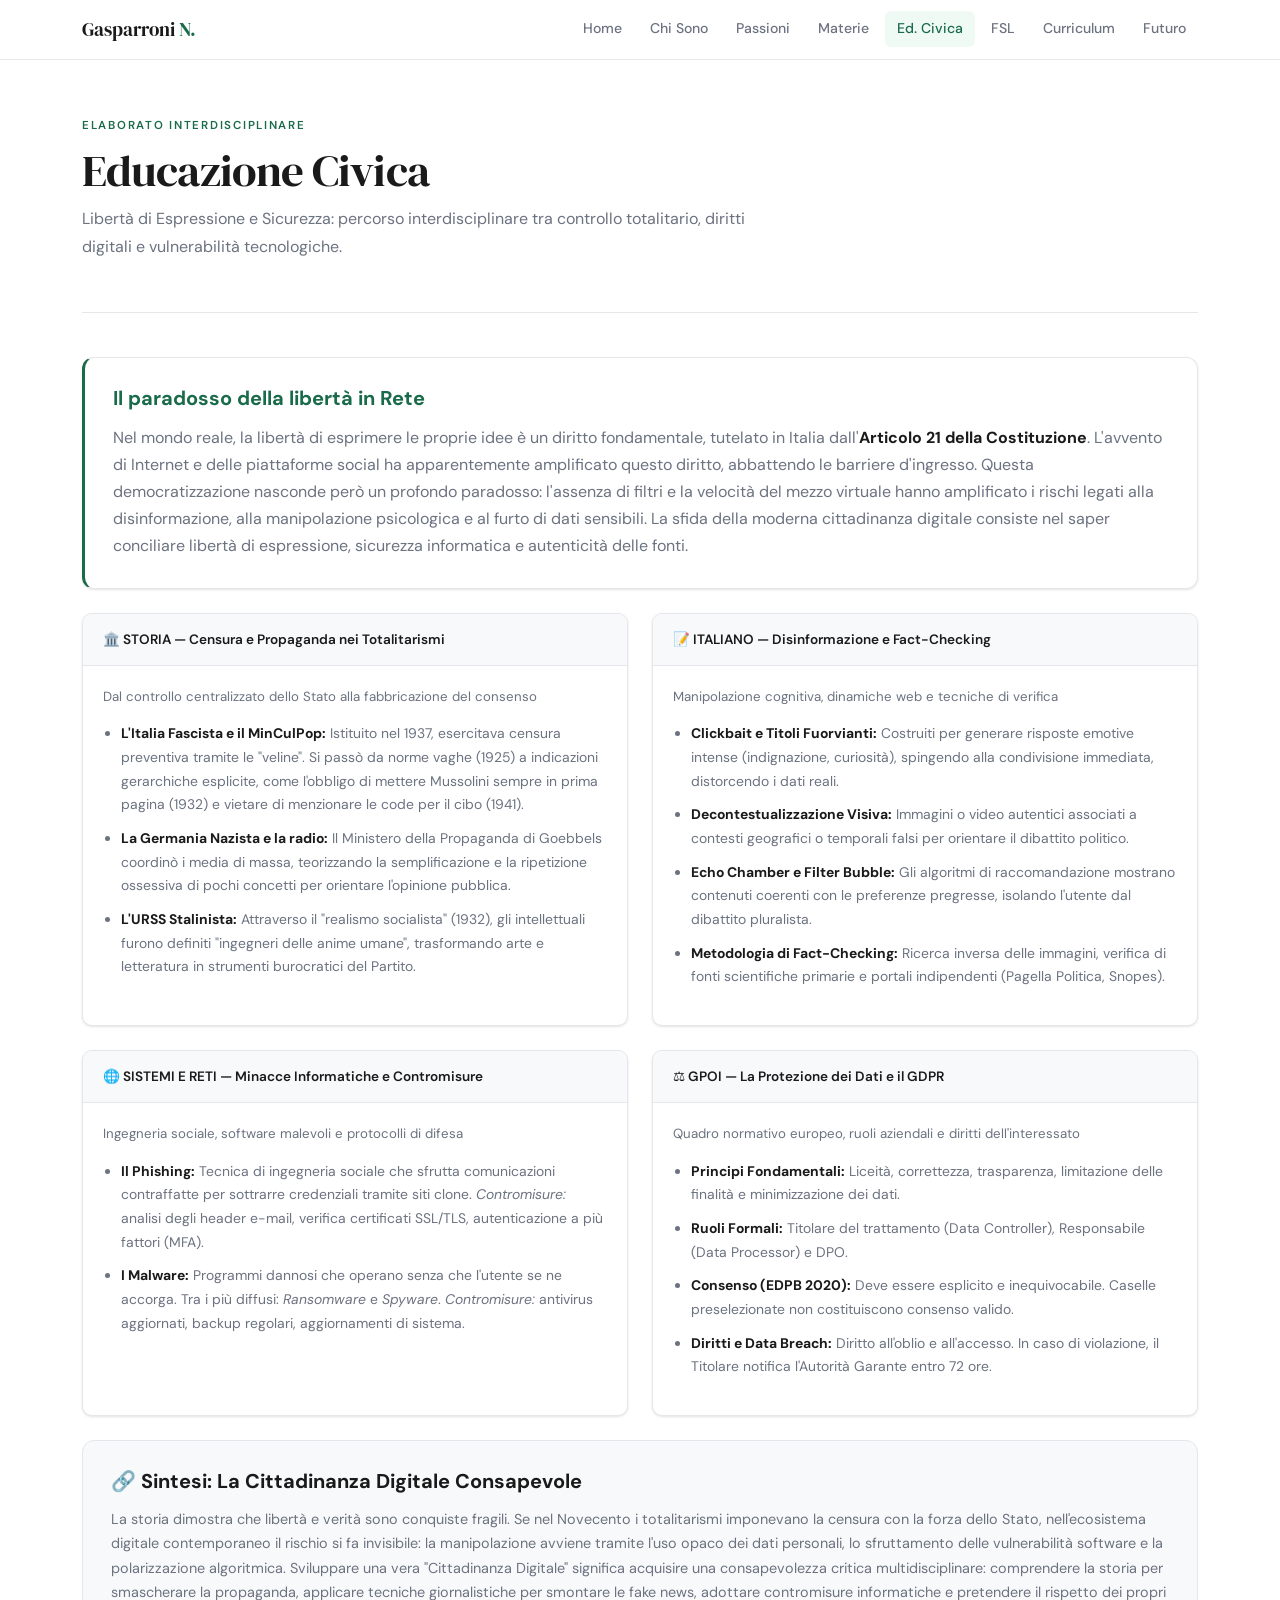
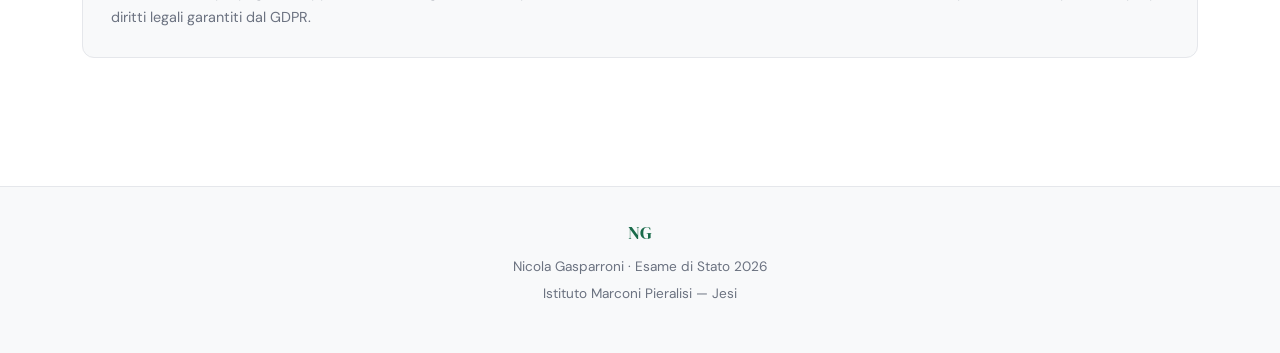
==== ed-civica.html @ da318c6c "Add files via upload" ====
<!DOCTYPE html>
<html lang="it">
<head>
    <meta charset="UTF-8">
    <meta name="viewport" content="width=device-width, initial-scale=1.0">
    <title>Educazione Civica — Nicola Gasparroni</title>
    <link href="https://cdn.jsdelivr.net/npm/bootstrap@5.3.2/dist/css/bootstrap.min.css" rel="stylesheet">
    <link rel="stylesheet" href="style.css">
</head>
<body>
    <nav class="navbar navbar-expand-md navbar-light fixed-top">
        <div class="container">
            <a class="navbar-brand" href="index.html">Gasparroni <span>N.</span></a>
            <button class="navbar-toggler" type="button" data-bs-toggle="collapse" data-bs-target="#navbarMenu"><span class="navbar-toggler-icon"></span></button>
            <div class="collapse navbar-collapse" id="navbarMenu">
                <ul class="navbar-nav ms-auto gap-1">
                    <li class="nav-item"><a class="nav-link" href="index.html">Home</a></li>
                    <li class="nav-item"><a class="nav-link" href="chi-sono.html">Chi Sono</a></li>
                    <li class="nav-item"><a class="nav-link" href="passioni.html">Passioni</a></li>
                    <li class="nav-item"><a class="nav-link" href="materie.html">Materie</a></li>
                    <li class="nav-item"><a class="nav-link active" href="ed-civica.html">Ed. Civica</a></li>
                    <li class="nav-item"><a class="nav-link" href="fsl.html">FSL</a></li>
                    <li class="nav-item"><a class="nav-link" href="curriculum.html">Curriculum</a></li>
                    <li class="nav-item"><a class="nav-link" href="futuro.html">Futuro</a></li>
                </ul>
            </div>
        </div>
    </nav>

    <div class="container">
        <div class="page-header reveal">
            <p class="page-label">Elaborato interdisciplinare</p>
            <h1>Educazione Civica</h1>
            <p class="text-muted-custom mt-2" style="max-width:700px;">Libertà di Espressione e Sicurezza: percorso interdisciplinare tra controllo totalitario, diritti digitali e vulnerabilità tecnologiche.</p>
        </div>
    </div>

    <main class="container pb-5">
        <div class="card-dark accent-left mb-4 reveal">
            <h5 style="font-weight:700; margin-bottom:14px; color:var(--accent); font-family:'DM Sans',system-ui,sans-serif;">Il paradosso della libertà in Rete</h5>
            <p class="text-muted-custom mb-0">Nel mondo reale, la libertà di esprimere le proprie idee è un diritto fondamentale, tutelato in Italia dall'<strong style="color:var(--text-main);">Articolo 21 della Costituzione</strong>. L'avvento di Internet e delle piattaforme social ha apparentemente amplificato questo diritto, abbattendo le barriere d'ingresso. Questa democratizzazione nasconde però un profondo paradosso: l'assenza di filtri e la velocità del mezzo virtuale hanno amplificato i rischi legati alla disinformazione, alla manipolazione psicologica e al furto di dati sensibili. La sfida della moderna cittadinanza digitale consiste nel saper conciliare libertà di espressione, sicurezza informatica e autenticità delle fonti.</p>
        </div>

        <div class="row g-4 mb-4">
            <div class="col-md-6 reveal">
                <div class="disciplina-card">
                    <div class="card-header-dark">🏛️ STORIA — Censura e Propaganda nei Totalitarismi</div>
                    <div class="card-body-inner">
                        <p class="text-muted-custom" style="font-size:0.83rem; margin-bottom:14px;">Dal controllo centralizzato dello Stato alla fabbricazione del consenso</p>
                        <ul>
                            <li><strong>L'Italia Fascista e il MinCulPop:</strong> Istituito nel 1937, esercitava censura preventiva tramite le "veline". Si passò da norme vaghe (1925) a indicazioni gerarchiche esplicite, come l'obbligo di mettere Mussolini sempre in prima pagina (1932) e vietare di menzionare le code per il cibo (1941).</li>
                            <li><strong>La Germania Nazista e la radio:</strong> Il Ministero della Propaganda di Goebbels coordinò i media di massa, teorizzando la semplificazione e la ripetizione ossessiva di pochi concetti per orientare l'opinione pubblica.</li>
                            <li><strong>L'URSS Stalinista:</strong> Attraverso il "realismo socialista" (1932), gli intellettuali furono definiti "ingegneri delle anime umane", trasformando arte e letteratura in strumenti burocratici del Partito.</li>
                        </ul>
                    </div>
                </div>
            </div>
            <div class="col-md-6 reveal">
                <div class="disciplina-card">
                    <div class="card-header-dark">📝 ITALIANO — Disinformazione e Fact-Checking</div>
                    <div class="card-body-inner">
                        <p class="text-muted-custom" style="font-size:0.83rem; margin-bottom:14px;">Manipolazione cognitiva, dinamiche web e tecniche di verifica</p>
                        <ul>
                            <li><strong>Clickbait e Titoli Fuorvianti:</strong> Costruiti per generare risposte emotive intense (indignazione, curiosità), spingendo alla condivisione immediata, distorcendo i dati reali.</li>
                            <li><strong>Decontestualizzazione Visiva:</strong> Immagini o video autentici associati a contesti geografici o temporali falsi per orientare il dibattito politico.</li>
                            <li><strong>Echo Chamber e Filter Bubble:</strong> Gli algoritmi di raccomandazione mostrano contenuti coerenti con le preferenze pregresse, isolando l'utente dal dibattito pluralista.</li>
                            <li><strong>Metodologia di Fact-Checking:</strong> Ricerca inversa delle immagini, verifica di fonti scientifiche primarie e portali indipendenti (Pagella Politica, Snopes).</li>
                        </ul>
                    </div>
                </div>
            </div>
            <div class="col-md-6 reveal">
                <div class="disciplina-card">
                    <div class="card-header-dark">🌐 SISTEMI E RETI — Minacce Informatiche e Contromisure</div>
                    <div class="card-body-inner">
                        <p class="text-muted-custom" style="font-size:0.83rem; margin-bottom:14px;">Ingegneria sociale, software malevoli e protocolli di difesa</p>
                        <ul>
                            <li><strong>Il Phishing:</strong> Tecnica di ingegneria sociale che sfrutta comunicazioni contraffatte per sottrarre credenziali tramite siti clone. <em>Contromisure:</em> analisi degli header e-mail, verifica certificati SSL/TLS, autenticazione a più fattori (MFA).</li>
                            <li><strong>I Malware:</strong> Programmi dannosi che operano senza che l'utente se ne accorga. Tra i più diffusi: <em>Ransomware</em> e <em>Spyware</em>. <em>Contromisure:</em> antivirus aggiornati, backup regolari, aggiornamenti di sistema.</li>
                        </ul>
                    </div>
                </div>
            </div>
            <div class="col-md-6 reveal">
                <div class="disciplina-card">
                    <div class="card-header-dark">⚖️ GPOI — La Protezione dei Dati e il GDPR</div>
                    <div class="card-body-inner">
                        <p class="text-muted-custom" style="font-size:0.83rem; margin-bottom:14px;">Quadro normativo europeo, ruoli aziendali e diritti dell'interessato</p>
                        <ul>
                            <li><strong>Principi Fondamentali:</strong> Liceità, correttezza, trasparenza, limitazione delle finalità e minimizzazione dei dati.</li>
                            <li><strong>Ruoli Formali:</strong> Titolare del trattamento (Data Controller), Responsabile (Data Processor) e DPO.</li>
                            <li><strong>Consenso (EDPB 2020):</strong> Deve essere esplicito e inequivocabile. Caselle preselezionate non costituiscono consenso valido.</li>
                            <li><strong>Diritti e Data Breach:</strong> Diritto all'oblio e all'accesso. In caso di violazione, il Titolare notifica l'Autorità Garante entro 72 ore.</li>
                        </ul>
                    </div>
                </div>
            </div>
        </div>

        <div class="reveal" style="background:var(--bg-alt); border:1px solid var(--border); border-radius:12px; padding:28px;">
            <h5 style="font-weight:700; margin-bottom:14px; font-family:'DM Sans',system-ui,sans-serif;">🔗 Sintesi: La Cittadinanza Digitale Consapevole</h5>
            <p class="text-muted-custom mb-0" style="font-size:0.9rem;">La storia dimostra che libertà e verità sono conquiste fragili. Se nel Novecento i totalitarismi imponevano la censura con la forza dello Stato, nell'ecosistema digitale contemporaneo il rischio si fa invisibile: la manipolazione avviene tramite l'uso opaco dei dati personali, lo sfruttamento delle vulnerabilità software e la polarizzazione algoritmica. Sviluppare una vera "Cittadinanza Digitale" significa acquisire una consapevolezza critica multidisciplinare: comprendere la storia per smascherare la propaganda, applicare tecniche giornalistiche per smontare le fake news, adottare contromisure informatiche e pretendere il rispetto dei propri diritti legali garantiti dal GDPR.</p>
        </div>
    </main>

    <footer>
        <div class="container">
            <div class="footer-logo">NG</div>
            <p class="mb-1">Nicola Gasparroni · Esame di Stato 2026</p>
            <p>Istituto Marconi Pieralisi — Jesi</p>
        </div>
    </footer>
    <script src="https://cdn.jsdelivr.net/npm/bootstrap@5.3.2/dist/js/bootstrap.bundle.min.js"></script>
    <script src="script.js"></script>
</body>
</html>
---- style.css ----
/* ============================================================
   STYLE.CSS — Nicola Gasparroni · Esame di Stato 2026
   Tema: Minimal bianco — pulito, tipografico, professionale
   ============================================================ */

@import url('https://fonts.googleapis.com/css2?family=DM+Serif+Display:ital@0;1&family=DM+Sans:wght@300;400;500;600;700&display=swap');

:root {
    --accent: #1a6b4a;
    --accent-light: #f0faf5;
    --accent-border: #b6dece;
    --bg: #ffffff;
    --bg-alt: #f8f9fa;
    --bg-card: #ffffff;
    --text-main: #1a1a1a;
    --text-muted: #6b7280;
    --border: #e5e7eb;
    --border-dark: #d1d5db;
    --shadow: 0 1px 3px rgba(0,0,0,0.08), 0 1px 2px rgba(0,0,0,0.04);
    --shadow-md: 0 4px 12px rgba(0,0,0,0.08);
}

/* === BASE === */
*, *::before, *::after { box-sizing: border-box; }

body {
    background: var(--bg);
    color: var(--text-main);
    font-family: 'DM Sans', system-ui, sans-serif;
    font-weight: 400;
    line-height: 1.7;
    padding-top: 64px;
}

h1, h2, h3, h4 {
    font-family: 'DM Serif Display', serif;
    font-weight: 400;
    letter-spacing: -0.02em;
}

/* === NAVBAR === */
.navbar {
    background: rgba(255,255,255,0.95) !important;
    backdrop-filter: blur(10px);
    border-bottom: 1px solid var(--border);
    box-shadow: none;
    transition: box-shadow 0.2s;
}
.navbar-brand {
    font-family: 'DM Serif Display', serif;
    font-size: 1.2rem;
    color: var(--text-main) !important;
}
.navbar-brand span { color: var(--accent); }

.navbar .nav-link {
    color: var(--text-muted) !important;
    font-size: 0.88rem;
    font-weight: 500;
    transition: color 0.2s;
    padding: 6px 12px !important;
    border-radius: 6px;
}
.navbar .nav-link:hover { color: var(--text-main) !important; background: var(--bg-alt); }
.navbar .nav-link.active { color: var(--accent) !important; background: var(--accent-light); }
.navbar-toggler { border: 1px solid var(--border); }
.navbar-toggler-icon { filter: invert(0.4); }

/* === HERO === */
.hero-section {
    padding: 80px 0 72px;
    border-bottom: 1px solid var(--border);
}
.hero-photo {
    width: 200px;
    height: 250px;
    object-fit: cover;
    object-position: top center;
    border-radius: 12px;
    border: 1px solid var(--border-dark);
    box-shadow: var(--shadow-md);
}
.hero-tag {
    display: inline-block;
    font-size: 0.72rem;
    letter-spacing: 0.12em;
    text-transform: uppercase;
    color: var(--accent);
    background: var(--accent-light);
    border: 1px solid var(--accent-border);
    padding: 4px 14px;
    border-radius: 20px;
    margin-bottom: 16px;
    font-weight: 600;
}
.hero-title {
    font-size: clamp(2.2rem, 6vw, 3.8rem);
    line-height: 1.05;
    color: var(--text-main);
}
.hero-sub {
    color: var(--text-muted);
    font-size: 1rem;
    margin-bottom: 28px;
    font-weight: 400;
}

/* === PAGE HEADER === */
.page-header {
    padding: 52px 0 36px;
    border-bottom: 1px solid var(--border);
    margin-bottom: 44px;
}
.page-header .page-label {
    font-size: 0.72rem;
    letter-spacing: 0.15em;
    text-transform: uppercase;
    color: var(--accent);
    margin-bottom: 8px;
    font-weight: 600;
}
.page-header h1 {
    font-size: clamp(2rem, 4vw, 2.8rem);
}

/* === CARDS === */
.card-dark {
    background: var(--bg-card);
    border: 1px solid var(--border);
    border-radius: 12px;
    padding: 28px;
    box-shadow: var(--shadow);
}
.card-dark.accent-left { border-left: 3px solid var(--accent); }

/* === BADGE === */
.badge-accent {
    background: var(--accent-light);
    border: 1px solid var(--accent-border);
    color: var(--accent);
    font-size: 0.7rem;
    padding: 3px 10px;
    border-radius: 20px;
    font-weight: 600;
    letter-spacing: 0.05em;
}
.badge-blue {
    background: #eff6ff;
    border: 1px solid #bfdbfe;
    color: #2563eb;
    font-size: 0.7rem;
    padding: 3px 10px;
    border-radius: 20px;
    font-weight: 600;
}

/* === TESTO MUTED === */
.text-muted-custom { color: var(--text-muted) !important; }

/* === BOTTONE PRINCIPALE === */
.btn-accent {
    background: var(--accent);
    color: #fff;
    font-weight: 600;
    border: none;
    border-radius: 8px;
    padding: 10px 24px;
    text-decoration: none;
    display: inline-block;
    font-size: 0.9rem;
    transition: background 0.2s, transform 0.2s, box-shadow 0.2s;
}
.btn-accent:hover {
    background: #155d3e;
    transform: translateY(-1px);
    box-shadow: 0 4px 16px rgba(26,107,74,0.25);
    color: #fff;
}

/* === TABS (Passioni) === */
.tab-btn {
    background: var(--bg-alt);
    border: 1px solid var(--border);
    color: var(--text-muted);
    padding: 8px 20px;
    border-radius: 8px;
    cursor: pointer;
    font-size: 0.88rem;
    font-weight: 500;
    transition: all 0.2s;
    font-family: 'DM Sans', system-ui, sans-serif;
}
.tab-btn:hover { color: var(--text-main); border-color: var(--border-dark); }
.tab-btn.active {
    background: var(--accent-light);
    border-color: var(--accent-border);
    color: var(--accent);
}
.passione-panel { display: none; }
.passione-panel.active { display: block; animation: fadeIn 0.3s ease; }
@keyframes fadeIn { from { opacity: 0; transform: translateY(8px); } to { opacity: 1; transform: none; } }

/* === MATERIE === */
.materia-card {
    background: var(--bg-alt);
    border: 1px solid var(--border);
    border-radius: 10px;
    padding: 20px;
    cursor: pointer;
    transition: border-color 0.2s, transform 0.2s, box-shadow 0.2s;
    height: 100%;
}
.materia-card:hover {
    border-color: var(--accent-border);
    transform: translateY(-2px);
    box-shadow: var(--shadow-md);
}
.materia-card .materia-icon { font-size: 1.6rem; margin-bottom: 10px; }
.materia-card h5 { font-size: 0.9rem; font-weight: 600; margin-bottom: 4px; color: var(--text-main); font-family: 'DM Sans', system-ui, sans-serif; }
.materia-card p { font-size: 0.78rem; color: var(--text-muted); margin: 0; }

/* === MODALE === */
.modale-overlay {
    display: none;
    position: fixed; inset: 0;
    background: rgba(0,0,0,0.4);
    z-index: 2000;
    align-items: center;
    justify-content: center;
    backdrop-filter: blur(4px);
}
.modale-overlay.open { display: flex; }
.modale-box {
    background: var(--bg-card);
    border: 1px solid var(--border);
    border-radius: 16px;
    padding: 36px;
    max-width: 480px;
    width: 90%;
    position: relative;
    box-shadow: var(--shadow-md);
}
.modale-box h3 { font-size: 1.4rem; margin-bottom: 12px; }
.modale-close {
    position: absolute; top: 16px; right: 18px;
    background: none; border: none;
    color: var(--text-muted); font-size: 1.4rem; cursor: pointer;
    line-height: 1;
}
.modale-close:hover { color: var(--text-main); }

/* === FOOTER === */
footer {
    border-top: 1px solid var(--border);
    padding: 32px 0;
    text-align: center;
    color: var(--text-muted);
    font-size: 0.85rem;
    margin-top: 80px;
    background: var(--bg-alt);
}
footer .footer-logo {
    display: inline-block;
    font-family: 'DM Serif Display', serif;
    font-size: 1.1rem;
    color: var(--accent);
    margin-bottom: 6px;
}

/* === CURRICULUM === */
.cv-entry { margin-bottom: 22px; padding-bottom: 22px; border-bottom: 1px solid var(--border); }
.cv-entry:last-child { border-bottom: none; margin-bottom: 0; padding-bottom: 0; }
.cv-year { font-size: 0.72rem; color: var(--accent); text-transform: uppercase; letter-spacing: 0.08em; font-weight: 600; }
.cv-title { font-weight: 600; color: var(--text-main); font-size: 0.95rem; margin-top: 2px; }
.cv-place { font-size: 0.8rem; color: var(--text-muted); font-style: italic; }
.cv-desc { font-size: 0.83rem; color: var(--text-muted); margin-top: 4px; }

/* === ED. CIVICA === */
.disciplina-card {
    background: var(--bg-card);
    border: 1px solid var(--border);
    border-radius: 10px;
    height: 100%;
    box-shadow: var(--shadow);
}
.disciplina-card .card-header-dark {
    background: var(--bg-alt);
    border-bottom: 1px solid var(--border);
    border-radius: 10px 10px 0 0;
    padding: 14px 20px;
    font-weight: 600;
    font-size: 0.85rem;
    color: var(--text-main);
}
.disciplina-card .card-body-inner { padding: 20px; }
.disciplina-card ul { padding-left: 18px; color: var(--text-muted); font-size: 0.87rem; }
.disciplina-card ul li { margin-bottom: 10px; }
.disciplina-card ul li strong { color: var(--text-main); }

/* === FSL (nuova pagina) === */
.fsl-step {
    display: flex;
    gap: 20px;
    margin-bottom: 32px;
}
.fsl-step-num {
    flex-shrink: 0;
    width: 36px;
    height: 36px;
    border-radius: 50%;
    background: var(--accent-light);
    border: 1px solid var(--accent-border);
    color: var(--accent);
    font-weight: 700;
    font-size: 0.85rem;
    display: flex;
    align-items: center;
    justify-content: center;
    margin-top: 2px;
}
.fsl-step-content { flex: 1; }
.fsl-step-title { font-weight: 600; color: var(--text-main); margin-bottom: 4px; font-size: 0.95rem; }
.fsl-step-desc { font-size: 0.85rem; color: var(--text-muted); }

.skill-pill {
    display: inline-block;
    background: var(--bg-alt);
    border: 1px solid var(--border);
    color: var(--text-muted);
    font-size: 0.75rem;
    padding: 4px 12px;
    border-radius: 20px;
    margin: 3px;
    font-weight: 500;
}

/* === REVEAL ANIMATION === */
.reveal {
    opacity: 0;
    transform: translateY(16px);
    transition: opacity 0.5s ease, transform 0.5s ease;
}
.reveal.visible { opacity: 1; transform: translateY(0); }

/* === RESPONSIVE === */
@media (max-width: 768px) {
    .hero-photo { width: 160px; height: 200px; }
    .hero-section { text-align: center; }
    body { padding-top: 56px; }
    .fsl-step { flex-direction: column; gap: 8px; }
}
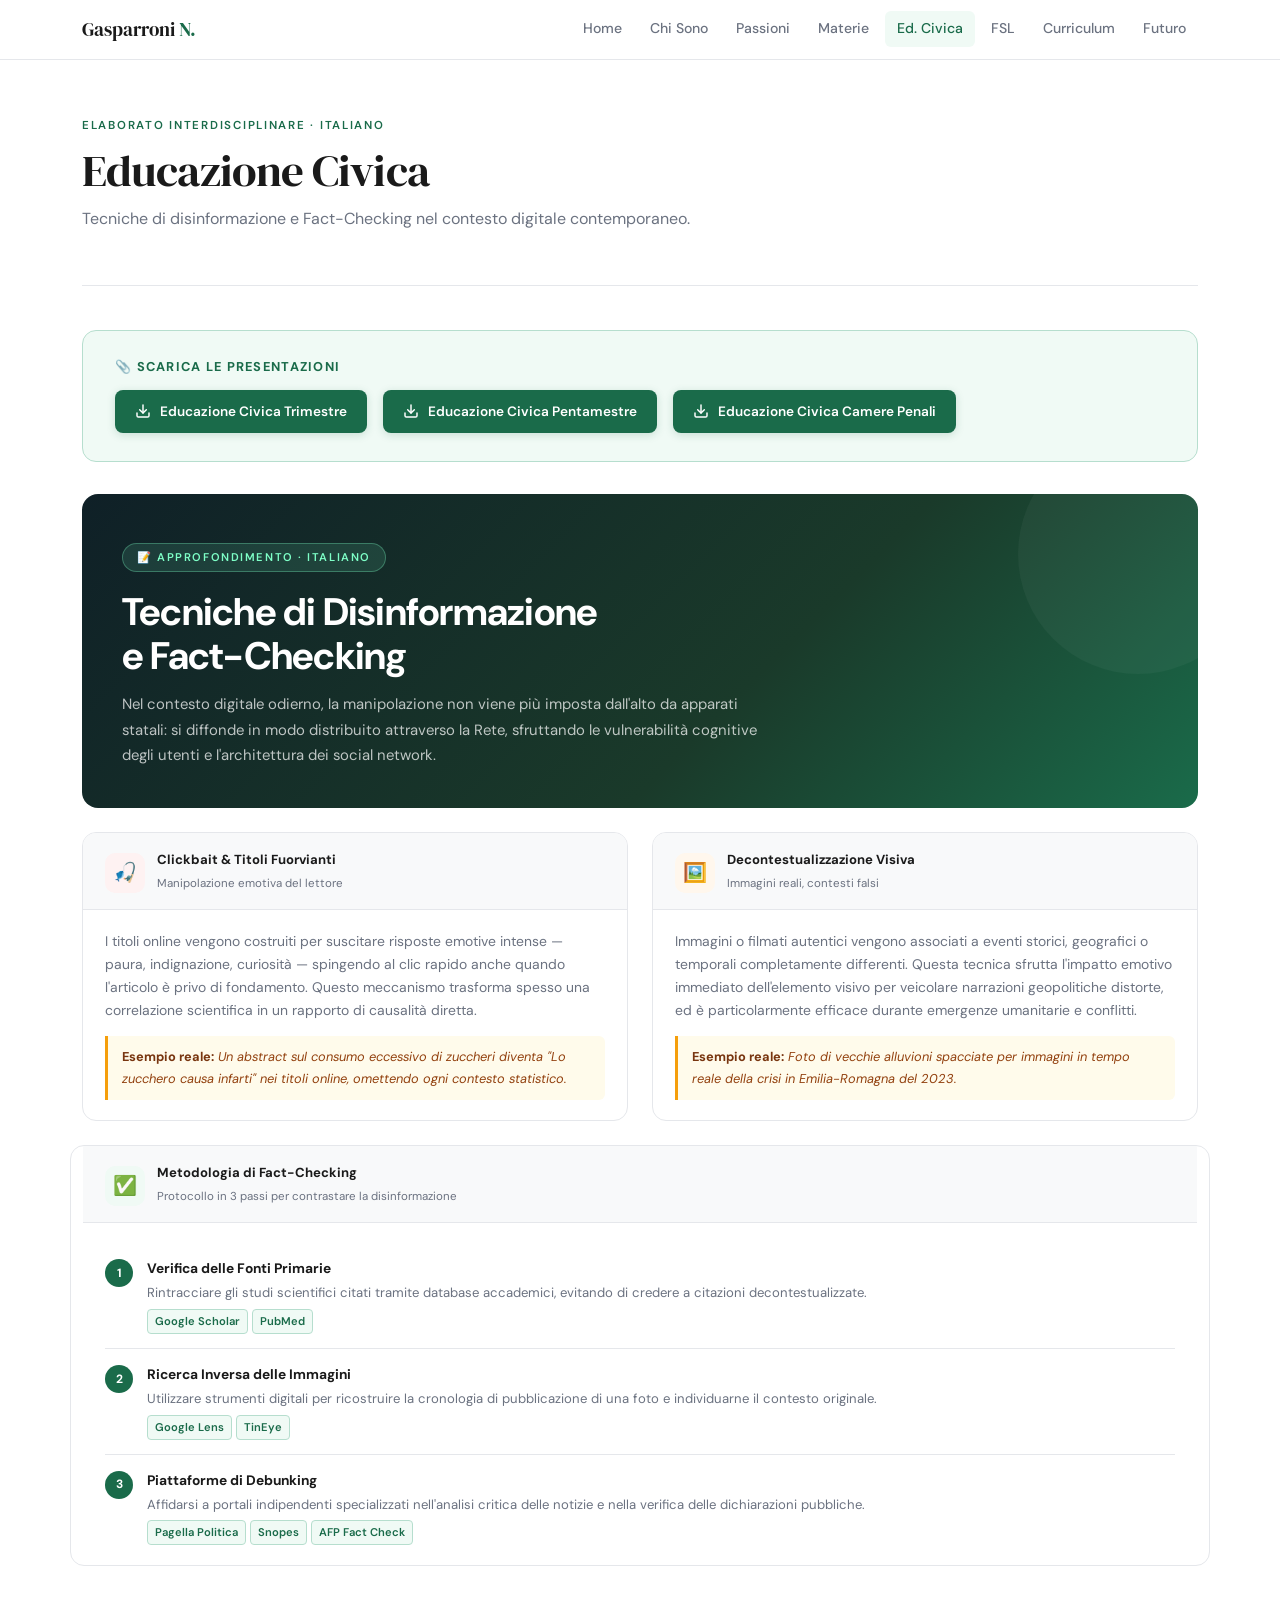
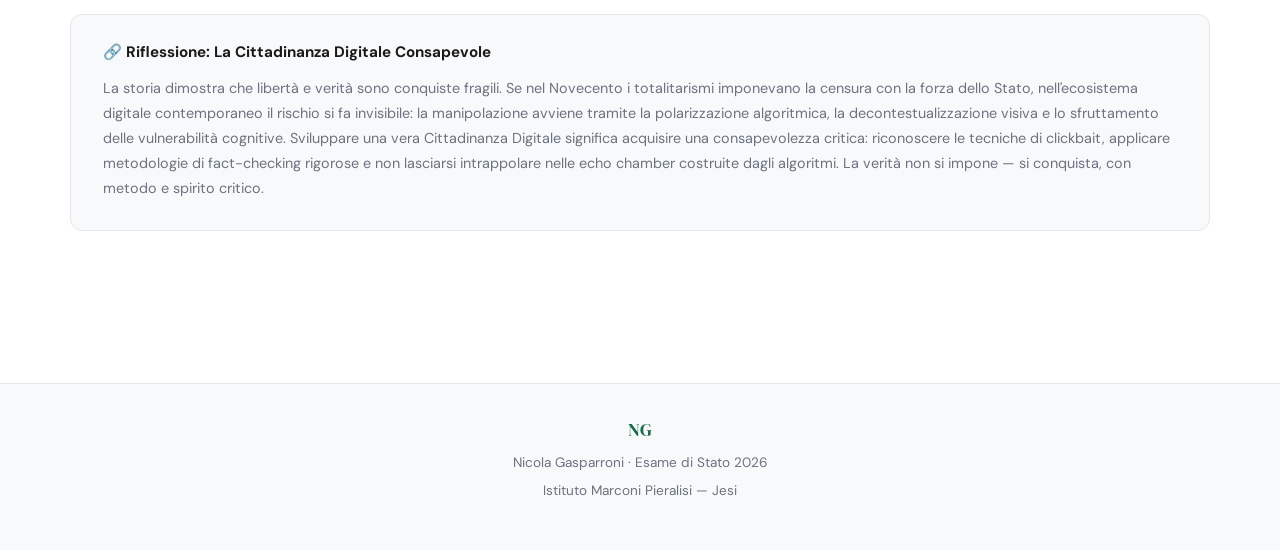
==== commit db8ac855: "Update ed-civica.html" ====
--- a/ed-civica.html
+++ b/ed-civica.html
@@ -6,6 +6,276 @@
     <title>Educazione Civica — Nicola Gasparroni</title>
     <link href="https://cdn.jsdelivr.net/npm/bootstrap@5.3.2/dist/css/bootstrap.min.css" rel="stylesheet">
     <link rel="stylesheet" href="style.css">
+    <style>
+        /* === DOWNLOAD BUTTONS === */
+        .download-section {
+            background: var(--accent-light);
+            border: 1px solid var(--accent-border);
+            border-radius: 14px;
+            padding: 28px 32px;
+            margin-bottom: 2rem;
+        }
+        .download-section h5 {
+            font-family: 'DM Sans', system-ui, sans-serif;
+            font-weight: 700;
+            color: var(--accent);
+            font-size: 0.8rem;
+            letter-spacing: 0.1em;
+            text-transform: uppercase;
+            margin-bottom: 16px;
+        }
+        .btn-download {
+            display: inline-flex;
+            align-items: center;
+            gap: 9px;
+            background: var(--accent);
+            color: #fff;
+            border: none;
+            border-radius: 8px;
+            padding: 10px 20px;
+            font-family: 'DM Sans', system-ui, sans-serif;
+            font-size: 0.85rem;
+            font-weight: 600;
+            text-decoration: none;
+            transition: background 0.2s, transform 0.15s, box-shadow 0.2s;
+            box-shadow: 0 2px 8px rgba(26,107,74,0.18);
+        }
+        .btn-download:hover {
+            background: #145a3c;
+            color: #fff;
+            transform: translateY(-2px);
+            box-shadow: 0 6px 16px rgba(26,107,74,0.28);
+        }
+        .btn-download svg { flex-shrink: 0; }
+
+        /* === DISINFORMAZIONE SECTION === */
+        .dis-hero {
+            background: linear-gradient(135deg, #0f2027 0%, #1a3a2a 60%, #1a6b4a 100%);
+            border-radius: 16px;
+            padding: 48px 40px 40px;
+            color: #fff;
+            position: relative;
+            overflow: hidden;
+            margin-bottom: 1.5rem;
+        }
+        .dis-hero::before {
+            content: '';
+            position: absolute;
+            top: -60px; right: -60px;
+            width: 240px; height: 240px;
+            border-radius: 50%;
+            background: rgba(255,255,255,0.04);
+        }
+        .dis-hero .section-badge {
+            display: inline-block;
+            font-size: 0.7rem;
+            letter-spacing: 0.14em;
+            text-transform: uppercase;
+            color: #7effc7;
+            background: rgba(126,255,199,0.12);
+            border: 1px solid rgba(126,255,199,0.3);
+            padding: 4px 14px;
+            border-radius: 20px;
+            margin-bottom: 18px;
+            font-weight: 600;
+            font-family: 'DM Sans', system-ui, sans-serif;
+        }
+        .dis-hero h2 {
+            font-family: 'DM Sans', system-ui, sans-serif;
+            font-size: clamp(1.6rem, 4vw, 2.4rem);
+            font-weight: 700;
+            line-height: 1.15;
+            color: #fff;
+            margin-bottom: 14px;
+        }
+        .dis-hero p {
+            font-family: 'DM Sans', system-ui, sans-serif;
+            color: rgba(255,255,255,0.72);
+            font-size: 0.93rem;
+            max-width: 650px;
+            margin: 0;
+        }
+
+        .dis-card {
+            background: var(--bg-card);
+            border: 1px solid var(--border);
+            border-radius: 14px;
+            overflow: hidden;
+            height: 100%;
+            transition: box-shadow 0.2s, transform 0.2s;
+        }
+        .dis-card:hover {
+            box-shadow: var(--shadow-md);
+            transform: translateY(-3px);
+        }
+        .dis-card-header {
+            display: flex;
+            align-items: center;
+            gap: 12px;
+            padding: 18px 22px 14px;
+            border-bottom: 1px solid var(--border);
+            background: var(--bg-alt);
+        }
+        .dis-icon {
+            width: 40px; height: 40px;
+            border-radius: 10px;
+            display: flex; align-items: center; justify-content: center;
+            font-size: 1.2rem;
+            flex-shrink: 0;
+        }
+        .icon-red    { background: #fef2f2; }
+        .icon-orange { background: #fff7ed; }
+        .icon-blue   { background: #eff6ff; }
+        .icon-green  { background: var(--accent-light); }
+
+        .dis-card-header h6 {
+            font-family: 'DM Sans', system-ui, sans-serif;
+            font-size: 0.82rem;
+            font-weight: 700;
+            color: var(--text-main);
+            margin: 0;
+            line-height: 1.3;
+        }
+        .dis-card-header span {
+            font-size: 0.72rem;
+            color: var(--text-muted);
+            font-weight: 400;
+            font-family: 'DM Sans', system-ui, sans-serif;
+        }
+        .dis-card-body { padding: 20px 22px; }
+        .dis-card-body p {
+            font-family: 'DM Sans', system-ui, sans-serif;
+            font-size: 0.87rem;
+            color: var(--text-muted);
+            line-height: 1.65;
+            margin: 0;
+        }
+
+        .dis-example {
+            margin-top: 14px;
+            background: #fffbeb;
+            border-left: 3px solid #f59e0b;
+            border-radius: 0 6px 6px 0;
+            padding: 10px 14px;
+            font-size: 0.8rem;
+            color: #92400e;
+            font-style: italic;
+            font-family: 'DM Sans', system-ui, sans-serif;
+        }
+        .dis-example strong { color: #78350f; font-style: normal; }
+
+        .algo-visual {
+            background: var(--bg-alt);
+            border: 1px solid var(--border);
+            border-radius: 12px;
+            padding: 20px 24px;
+            display: flex;
+            align-items: center;
+            gap: 0;
+            margin-top: 14px;
+            overflow-x: auto;
+        }
+        .algo-step {
+            text-align: center;
+            font-size: 0.72rem;
+            font-weight: 600;
+            font-family: 'DM Sans', system-ui, sans-serif;
+            color: var(--text-muted);
+            min-width: 70px;
+        }
+        .algo-step .algo-box {
+            background: #fff;
+            border: 1px solid var(--border-dark);
+            border-radius: 8px;
+            padding: 8px 6px;
+            margin-bottom: 6px;
+            font-size: 1.1rem;
+        }
+        .algo-arrow {
+            color: var(--accent);
+            font-size: 1.2rem;
+            margin: 0 6px;
+            padding-bottom: 18px;
+            flex-shrink: 0;
+        }
+        .algo-step.highlight .algo-box {
+            background: var(--accent-light);
+            border-color: var(--accent-border);
+        }
+        .algo-step.highlight { color: var(--accent); }
+
+        .fact-steps { list-style: none; padding: 0; margin: 0; }
+        .fact-step {
+            display: flex;
+            gap: 14px;
+            align-items: flex-start;
+            padding: 14px 0;
+            border-bottom: 1px solid var(--border);
+        }
+        .fact-step:last-child { border-bottom: none; padding-bottom: 0; }
+        .fact-num {
+            width: 28px; height: 28px;
+            background: var(--accent);
+            color: #fff;
+            border-radius: 50%;
+            display: flex; align-items: center; justify-content: center;
+            font-size: 0.75rem;
+            font-weight: 700;
+            font-family: 'DM Sans', system-ui, sans-serif;
+            flex-shrink: 0;
+            margin-top: 2px;
+        }
+        .fact-step-text strong {
+            display: block;
+            font-size: 0.86rem;
+            font-weight: 700;
+            color: var(--text-main);
+            margin-bottom: 3px;
+            font-family: 'DM Sans', system-ui, sans-serif;
+        }
+        .fact-step-text p {
+            font-size: 0.82rem;
+            color: var(--text-muted);
+            margin: 0;
+            line-height: 1.55;
+            font-family: 'DM Sans', system-ui, sans-serif;
+        }
+        .tool-badge {
+            display: inline-block;
+            font-size: 0.7rem;
+            font-weight: 600;
+            background: var(--accent-light);
+            color: var(--accent);
+            border: 1px solid var(--accent-border);
+            border-radius: 4px;
+            padding: 2px 7px;
+            margin-top: 5px;
+            font-family: 'DM Sans', system-ui, sans-serif;
+        }
+
+        /* === RIFLESSIONE FINALE === */
+        .riflessione {
+            background: var(--bg-alt);
+            border: 1px solid var(--border);
+            border-radius: 12px;
+            padding: 28px 32px;
+            margin-top: 1.5rem;
+        }
+        .riflessione h5 {
+            font-family: 'DM Sans', system-ui, sans-serif;
+            font-weight: 700;
+            font-size: 0.95rem;
+            margin-bottom: 14px;
+            color: var(--text-main);
+        }
+        .riflessione p {
+            font-family: 'DM Sans', system-ui, sans-serif;
+            font-size: 0.9rem;
+            color: var(--text-muted);
+            line-height: 1.75;
+            margin: 0;
+        }
+    </style>
 </head>
 <body>
     <nav class="navbar navbar-expand-md navbar-light fixed-top">
@@ -29,78 +299,133 @@
 
     <div class="container">
         <div class="page-header reveal">
-            <p class="page-label">Elaborato interdisciplinare</p>
+            <p class="page-label">Elaborato interdisciplinare · Italiano</p>
             <h1>Educazione Civica</h1>
-            <p class="text-muted-custom mt-2" style="max-width:700px;">Libertà di Espressione e Sicurezza: percorso interdisciplinare tra controllo totalitario, diritti digitali e vulnerabilità tecnologiche.</p>
+            <p class="text-muted-custom mt-2" style="max-width:700px;">Tecniche di disinformazione e Fact-Checking nel contesto digitale contemporaneo.</p>
         </div>
     </div>
 
     <main class="container pb-5">
-        <div class="card-dark accent-left mb-4 reveal">
-            <h5 style="font-weight:700; margin-bottom:14px; color:var(--accent); font-family:'DM Sans',system-ui,sans-serif;">Il paradosso della libertà in Rete</h5>
-            <p class="text-muted-custom mb-0">Nel mondo reale, la libertà di esprimere le proprie idee è un diritto fondamentale, tutelato in Italia dall'<strong style="color:var(--text-main);">Articolo 21 della Costituzione</strong>. L'avvento di Internet e delle piattaforme social ha apparentemente amplificato questo diritto, abbattendo le barriere d'ingresso. Questa democratizzazione nasconde però un profondo paradosso: l'assenza di filtri e la velocità del mezzo virtuale hanno amplificato i rischi legati alla disinformazione, alla manipolazione psicologica e al furto di dati sensibili. La sfida della moderna cittadinanza digitale consiste nel saper conciliare libertà di espressione, sicurezza informatica e autenticità delle fonti.</p>
+
+        <!-- DOWNLOAD -->
+        <div class="download-section reveal">
+            <h5>📎 Scarica le Presentazioni</h5>
+            <div class="d-flex flex-wrap gap-3">
+                <a href="Educazione-Civica-Trimestre.pdf" download class="btn-download">
+                    <svg width="16" height="16" viewBox="0 0 24 24" fill="none" stroke="currentColor" stroke-width="2.2" stroke-linecap="round" stroke-linejoin="round"><path d="M21 15v4a2 2 0 0 1-2 2H5a2 2 0 0 1-2-2v-4"/><polyline points="7 10 12 15 17 10"/><line x1="12" y1="15" x2="12" y2="3"/></svg>
+                    Educazione Civica Trimestre
+                </a>
+                <a href="Educazione-Civica-Pentamestre.pdf" download class="btn-download">
+                    <svg width="16" height="16" viewBox="0 0 24 24" fill="none" stroke="currentColor" stroke-width="2.2" stroke-linecap="round" stroke-linejoin="round"><path d="M21 15v4a2 2 0 0 1-2 2H5a2 2 0 0 1-2-2v-4"/><polyline points="7 10 12 15 17 10"/><line x1="12" y1="15" x2="12" y2="3"/></svg>
+                    Educazione Civica Pentamestre
+                </a>
+                <a href="Le-Camere-Penali-e-lEsperienza-del-Processo-Penale.pdf" download class="btn-download">
+                    <svg width="16" height="16" viewBox="0 0 24 24" fill="none" stroke="currentColor" stroke-width="2.2" stroke-linecap="round" stroke-linejoin="round"><path d="M21 15v4a2 2 0 0 1-2 2H5a2 2 0 0 1-2-2v-4"/><polyline points="7 10 12 15 17 10"/><line x1="12" y1="15" x2="12" y2="3"/></svg>
+                    Educazione Civica Camere Penali
+                </a>
+            </div>
         </div>
 
-        <div class="row g-4 mb-4">
-            <div class="col-md-6 reveal">
-                <div class="disciplina-card">
-                    <div class="card-header-dark">🏛️ STORIA — Censura e Propaganda nei Totalitarismi</div>
-                    <div class="card-body-inner">
-                        <p class="text-muted-custom" style="font-size:0.83rem; margin-bottom:14px;">Dal controllo centralizzato dello Stato alla fabbricazione del consenso</p>
-                        <ul>
-                            <li><strong>L'Italia Fascista e il MinCulPop:</strong> Istituito nel 1937, esercitava censura preventiva tramite le "veline". Si passò da norme vaghe (1925) a indicazioni gerarchiche esplicite, come l'obbligo di mettere Mussolini sempre in prima pagina (1932) e vietare di menzionare le code per il cibo (1941).</li>
-                            <li><strong>La Germania Nazista e la radio:</strong> Il Ministero della Propaganda di Goebbels coordinò i media di massa, teorizzando la semplificazione e la ripetizione ossessiva di pochi concetti per orientare l'opinione pubblica.</li>
-                            <li><strong>L'URSS Stalinista:</strong> Attraverso il "realismo socialista" (1932), gli intellettuali furono definiti "ingegneri delle anime umane", trasformando arte e letteratura in strumenti burocratici del Partito.</li>
-                        </ul>
+        <!-- HERO APPROFONDIMENTO -->
+        <div class="reveal mb-4">
+            <div class="dis-hero">
+                <div class="section-badge">📝 Approfondimento · Italiano</div>
+                <h2>Tecniche di Disinformazione<br>e Fact-Checking</h2>
+                <p>Nel contesto digitale odierno, la manipolazione non viene più imposta dall'alto da apparati statali: si diffonde in modo distribuito attraverso la Rete, sfruttando le vulnerabilità cognitive degli utenti e l'architettura dei social network.</p>
+            </div>
+
+            <div class="row g-4 mb-4">
+
+                <!-- CLICKBAIT -->
+                <div class="col-md-6 reveal">
+                    <div class="dis-card">
+                        <div class="dis-card-header">
+                            <div class="dis-icon icon-red">🎣</div>
+                            <div>
+                                <h6>Clickbait & Titoli Fuorvianti</h6>
+                                <span>Manipolazione emotiva del lettore</span>
+                            </div>
+                        </div>
+                        <div class="dis-card-body">
+                            <p>I titoli online vengono costruiti per suscitare risposte emotive intense — paura, indignazione, curiosità — spingendo al clic rapido anche quando l'articolo è privo di fondamento. Questo meccanismo trasforma spesso una correlazione scientifica in un rapporto di causalità diretta.</p>
+                            <div class="dis-example">
+                                <strong>Esempio reale:</strong> Un abstract sul consumo eccessivo di zuccheri diventa "Lo zucchero causa infarti" nei titoli online, omettendo ogni contesto statistico.
+                            </div>
+                        </div>
                     </div>
                 </div>
-            </div>
-            <div class="col-md-6 reveal">
-                <div class="disciplina-card">
-                    <div class="card-header-dark">📝 ITALIANO — Disinformazione e Fact-Checking</div>
-                    <div class="card-body-inner">
-                        <p class="text-muted-custom" style="font-size:0.83rem; margin-bottom:14px;">Manipolazione cognitiva, dinamiche web e tecniche di verifica</p>
-                        <ul>
-                            <li><strong>Clickbait e Titoli Fuorvianti:</strong> Costruiti per generare risposte emotive intense (indignazione, curiosità), spingendo alla condivisione immediata, distorcendo i dati reali.</li>
-                            <li><strong>Decontestualizzazione Visiva:</strong> Immagini o video autentici associati a contesti geografici o temporali falsi per orientare il dibattito politico.</li>
-                            <li><strong>Echo Chamber e Filter Bubble:</strong> Gli algoritmi di raccomandazione mostrano contenuti coerenti con le preferenze pregresse, isolando l'utente dal dibattito pluralista.</li>
-                            <li><strong>Metodologia di Fact-Checking:</strong> Ricerca inversa delle immagini, verifica di fonti scientifiche primarie e portali indipendenti (Pagella Politica, Snopes).</li>
-                        </ul>
+
+                <!-- DECONTESTUALIZZAZIONE -->
+                <div class="col-md-6 reveal">
+                    <div class="dis-card">
+                        <div class="dis-card-header">
+                            <div class="dis-icon icon-orange">🖼️</div>
+                            <div>
+                                <h6>Decontestualizzazione Visiva</h6>
+                                <span>Immagini reali, contesti falsi</span>
+                            </div>
+                        </div>
+                        <div class="dis-card-body">
+                            <p>Immagini o filmati autentici vengono associati a eventi storici, geografici o temporali completamente differenti. Questa tecnica sfrutta l'impatto emotivo immediato dell'elemento visivo per veicolare narrazioni geopolitiche distorte, ed è particolarmente efficace durante emergenze umanitarie e conflitti.</p>
+                            <div class="dis-example">
+                                <strong>Esempio reale:</strong> Foto di vecchie alluvioni spacciate per immagini in tempo reale della crisi in Emilia-Romagna del 2023.
+                            </div>
+                        </div>
                     </div>
                 </div>
-            </div>
-            <div class="col-md-6 reveal">
-                <div class="disciplina-card">
-                    <div class="card-header-dark">🌐 SISTEMI E RETI — Minacce Informatiche e Contromisure</div>
-                    <div class="card-body-inner">
-                        <p class="text-muted-custom" style="font-size:0.83rem; margin-bottom:14px;">Ingegneria sociale, software malevoli e protocolli di difesa</p>
-                        <ul>
-                            <li><strong>Il Phishing:</strong> Tecnica di ingegneria sociale che sfrutta comunicazioni contraffatte per sottrarre credenziali tramite siti clone. <em>Contromisure:</em> analisi degli header e-mail, verifica certificati SSL/TLS, autenticazione a più fattori (MFA).</li>
-                            <li><strong>I Malware:</strong> Programmi dannosi che operano senza che l'utente se ne accorga. Tra i più diffusi: <em>Ransomware</em> e <em>Spyware</em>. <em>Contromisure:</em> antivirus aggiornati, backup regolari, aggiornamenti di sistema.</li>
-                        </ul>
+
+              
+
+            <!-- FACT CHECKING -->
+            <div class="dis-card reveal mb-4">
+                <div class="dis-card-header">
+                    <div class="dis-icon icon-green">✅</div>
+                    <div>
+                        <h6>Metodologia di Fact-Checking</h6>
+                        <span>Protocollo in 3 passi per contrastare la disinformazione</span>
                     </div>
                 </div>
-            </div>
-            <div class="col-md-6 reveal">
-                <div class="disciplina-card">
-                    <div class="card-header-dark">⚖️ GPOI — La Protezione dei Dati e il GDPR</div>
-                    <div class="card-body-inner">
-                        <p class="text-muted-custom" style="font-size:0.83rem; margin-bottom:14px;">Quadro normativo europeo, ruoli aziendali e diritti dell'interessato</p>
-                        <ul>
-                            <li><strong>Principi Fondamentali:</strong> Liceità, correttezza, trasparenza, limitazione delle finalità e minimizzazione dei dati.</li>
-                            <li><strong>Ruoli Formali:</strong> Titolare del trattamento (Data Controller), Responsabile (Data Processor) e DPO.</li>
-                            <li><strong>Consenso (EDPB 2020):</strong> Deve essere esplicito e inequivocabile. Caselle preselezionate non costituiscono consenso valido.</li>
-                            <li><strong>Diritti e Data Breach:</strong> Diritto all'oblio e all'accesso. In caso di violazione, il Titolare notifica l'Autorità Garante entro 72 ore.</li>
-                        </ul>
-                    </div>
+                <div class="dis-card-body">
+                    <ul class="fact-steps">
+                        <li class="fact-step">
+                            <div class="fact-num">1</div>
+                            <div class="fact-step-text">
+                                <strong>Verifica delle Fonti Primarie</strong>
+                                <p>Rintracciare gli studi scientifici citati tramite database accademici, evitando di credere a citazioni decontestualizzate.</p>
+                                <span class="tool-badge">Google Scholar</span>
+                                <span class="tool-badge">PubMed</span>
+                            </div>
+                        </li>
+                        <li class="fact-step">
+                            <div class="fact-num">2</div>
+                            <div class="fact-step-text">
+                                <strong>Ricerca Inversa delle Immagini</strong>
+                                <p>Utilizzare strumenti digitali per ricostruire la cronologia di pubblicazione di una foto e individuarne il contesto originale.</p>
+                                <span class="tool-badge">Google Lens</span>
+                                <span class="tool-badge">TinEye</span>
+                            </div>
+                        </li>
+                        <li class="fact-step">
+                            <div class="fact-num">3</div>
+                            <div class="fact-step-text">
+                                <strong>Piattaforme di Debunking</strong>
+                                <p>Affidarsi a portali indipendenti specializzati nell'analisi critica delle notizie e nella verifica delle dichiarazioni pubbliche.</p>
+                                <span class="tool-badge">Pagella Politica</span>
+                                <span class="tool-badge">Snopes</span>
+                                <span class="tool-badge">AFP Fact Check</span>
+                            </div>
+                        </li>
+                    </ul>
                 </div>
             </div>
+
+            <!-- RIFLESSIONE FINALE -->
+            <div class="riflessione reveal">
+                <h5>🔗 Riflessione: La Cittadinanza Digitale Consapevole</h5>
+                <p>La storia dimostra che libertà e verità sono conquiste fragili. Se nel Novecento i totalitarismi imponevano la censura con la forza dello Stato, nell'ecosistema digitale contemporaneo il rischio si fa invisibile: la manipolazione avviene tramite la polarizzazione algoritmica, la decontestualizzazione visiva e lo sfruttamento delle vulnerabilità cognitive. Sviluppare una vera Cittadinanza Digitale significa acquisire una consapevolezza critica: riconoscere le tecniche di clickbait, applicare metodologie di fact-checking rigorose e non lasciarsi intrappolare nelle echo chamber costruite dagli algoritmi. La verità non si impone — si conquista, con metodo e spirito critico.</p>
+            </div>
         </div>
 
-        <div class="reveal" style="background:var(--bg-alt); border:1px solid var(--border); border-radius:12px; padding:28px;">
-            <h5 style="font-weight:700; margin-bottom:14px; font-family:'DM Sans',system-ui,sans-serif;">🔗 Sintesi: La Cittadinanza Digitale Consapevole</h5>
-            <p class="text-muted-custom mb-0" style="font-size:0.9rem;">La storia dimostra che libertà e verità sono conquiste fragili. Se nel Novecento i totalitarismi imponevano la censura con la forza dello Stato, nell'ecosistema digitale contemporaneo il rischio si fa invisibile: la manipolazione avviene tramite l'uso opaco dei dati personali, lo sfruttamento delle vulnerabilità software e la polarizzazione algoritmica. Sviluppare una vera "Cittadinanza Digitale" significa acquisire una consapevolezza critica multidisciplinare: comprendere la storia per smascherare la propaganda, applicare tecniche giornalistiche per smontare le fake news, adottare contromisure informatiche e pretendere il rispetto dei propri diritti legali garantiti dal GDPR.</p>
-        </div>
     </main>
 
     <footer>
--- a/style.css
+++ b/style.css
@@ -1,7 +1,4 @@
-/* ============================================================
-   STYLE.CSS — Nicola Gasparroni · Esame di Stato 2026
-   Tema: Minimal bianco — pulito, tipografico, professionale
-   ============================================================ */
+
 
 @import url('https://fonts.googleapis.com/css2?family=DM+Serif+Display:ital@0;1&family=DM+Sans:wght@300;400;500;600;700&display=swap');
 
@@ -342,6 +339,38 @@
 }
 .reveal.visible { opacity: 1; transform: translateY(0); }
 
+/* === EXAM BADGE & LARGE MODAL === */
+.badge-esame {
+    display: inline-block;
+    margin-top: 8px;
+    font-size: 0.65rem;
+    padding: 2px 8px;
+    border-radius: 20px;
+    background: #fff8e1;
+    border: 1px solid #ffe082;
+    color: #b45309;
+    font-weight: 700;
+    letter-spacing: 0.05em;
+}
+.materia-esame {
+    border-color: var(--accent-border);
+    position: relative;
+}
+.materia-esame::after {
+    content: '';
+    position: absolute;
+    top: 0; left: 0;
+    width: 3px;
+    height: 100%;
+    background: var(--accent);
+    border-radius: 10px 0 0 10px;
+}
+.modale-box-large {
+    max-width: 600px;
+    max-height: 85vh;
+    overflow-y: auto;
+}
+
 /* === RESPONSIVE === */
 @media (max-width: 768px) {
     .hero-photo { width: 160px; height: 200px; }
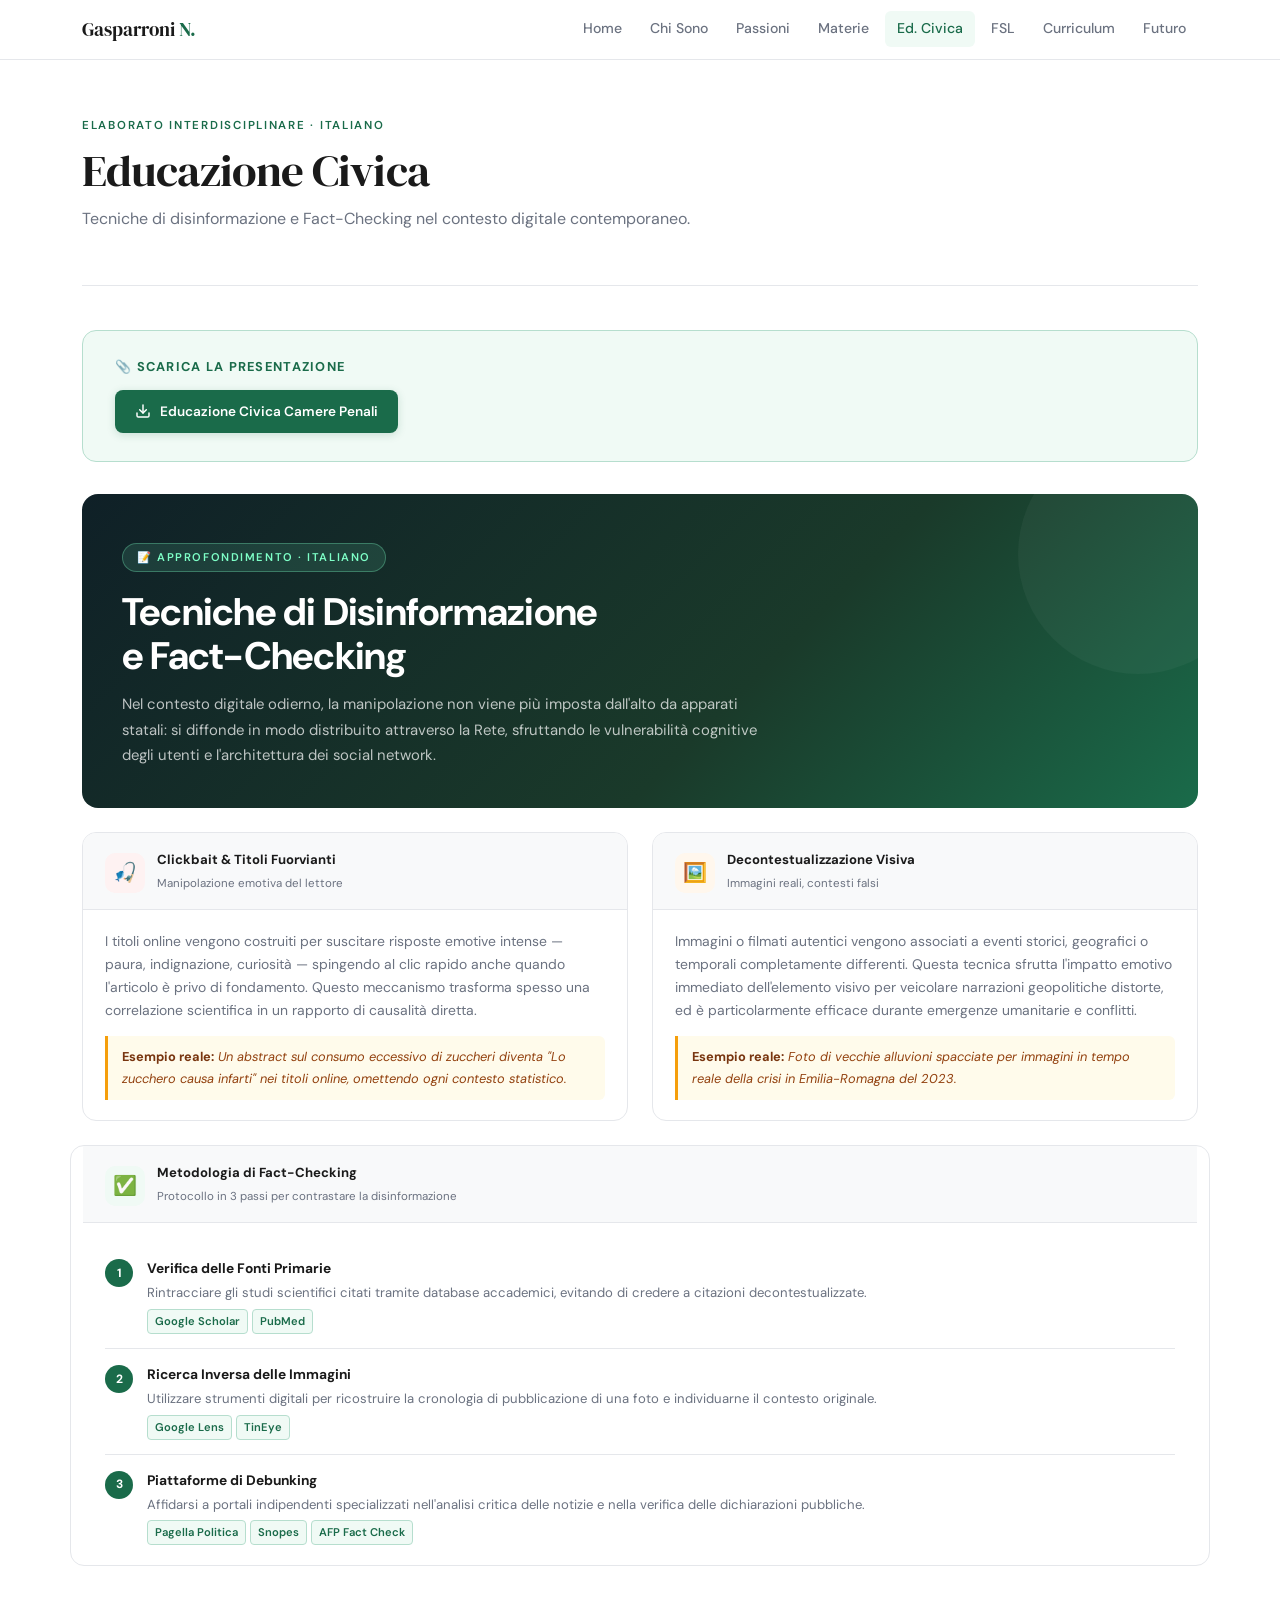
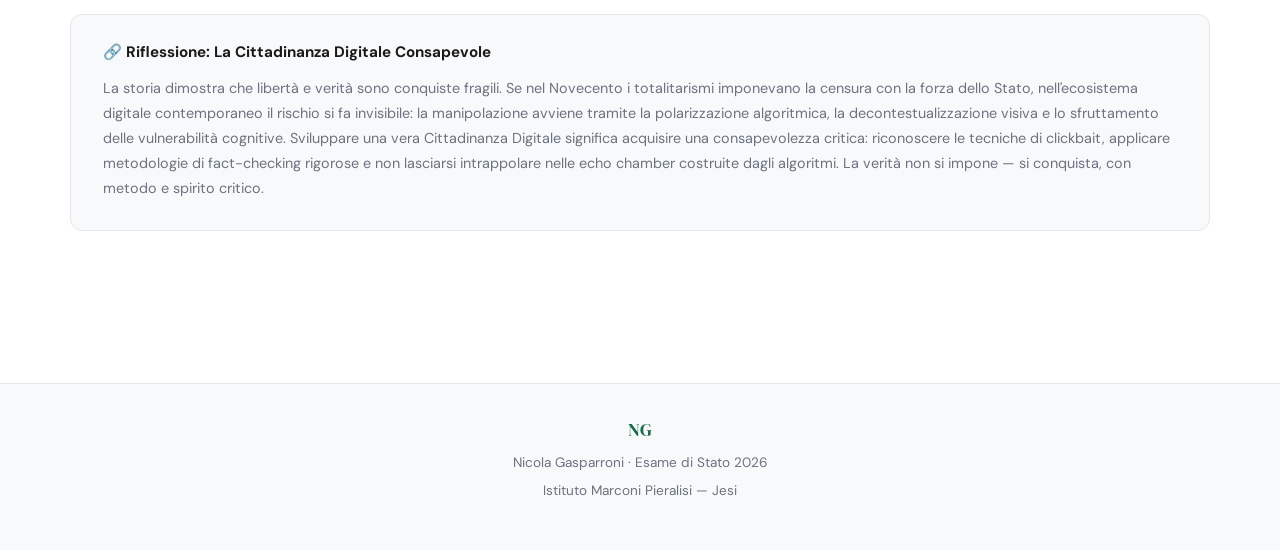
==== commit 042b5765: "Update ed-civica.html" ====
--- a/ed-civica.html
+++ b/ed-civica.html
@@ -309,16 +309,8 @@
 
         <!-- DOWNLOAD -->
         <div class="download-section reveal">
-            <h5>📎 Scarica le Presentazioni</h5>
-            <div class="d-flex flex-wrap gap-3">
-                <a href="Educazione-Civica-Trimestre.pdf" download class="btn-download">
-                    <svg width="16" height="16" viewBox="0 0 24 24" fill="none" stroke="currentColor" stroke-width="2.2" stroke-linecap="round" stroke-linejoin="round"><path d="M21 15v4a2 2 0 0 1-2 2H5a2 2 0 0 1-2-2v-4"/><polyline points="7 10 12 15 17 10"/><line x1="12" y1="15" x2="12" y2="3"/></svg>
-                    Educazione Civica Trimestre
-                </a>
-                <a href="Educazione-Civica-Pentamestre.pdf" download class="btn-download">
-                    <svg width="16" height="16" viewBox="0 0 24 24" fill="none" stroke="currentColor" stroke-width="2.2" stroke-linecap="round" stroke-linejoin="round"><path d="M21 15v4a2 2 0 0 1-2 2H5a2 2 0 0 1-2-2v-4"/><polyline points="7 10 12 15 17 10"/><line x1="12" y1="15" x2="12" y2="3"/></svg>
-                    Educazione Civica Pentamestre
-                </a>
+            <h5>📎 Scarica la Presentazione </h5>
+            
                 <a href="Le-Camere-Penali-e-lEsperienza-del-Processo-Penale.pdf" download class="btn-download">
                     <svg width="16" height="16" viewBox="0 0 24 24" fill="none" stroke="currentColor" stroke-width="2.2" stroke-linecap="round" stroke-linejoin="round"><path d="M21 15v4a2 2 0 0 1-2 2H5a2 2 0 0 1-2-2v-4"/><polyline points="7 10 12 15 17 10"/><line x1="12" y1="15" x2="12" y2="3"/></svg>
                     Educazione Civica Camere Penali
